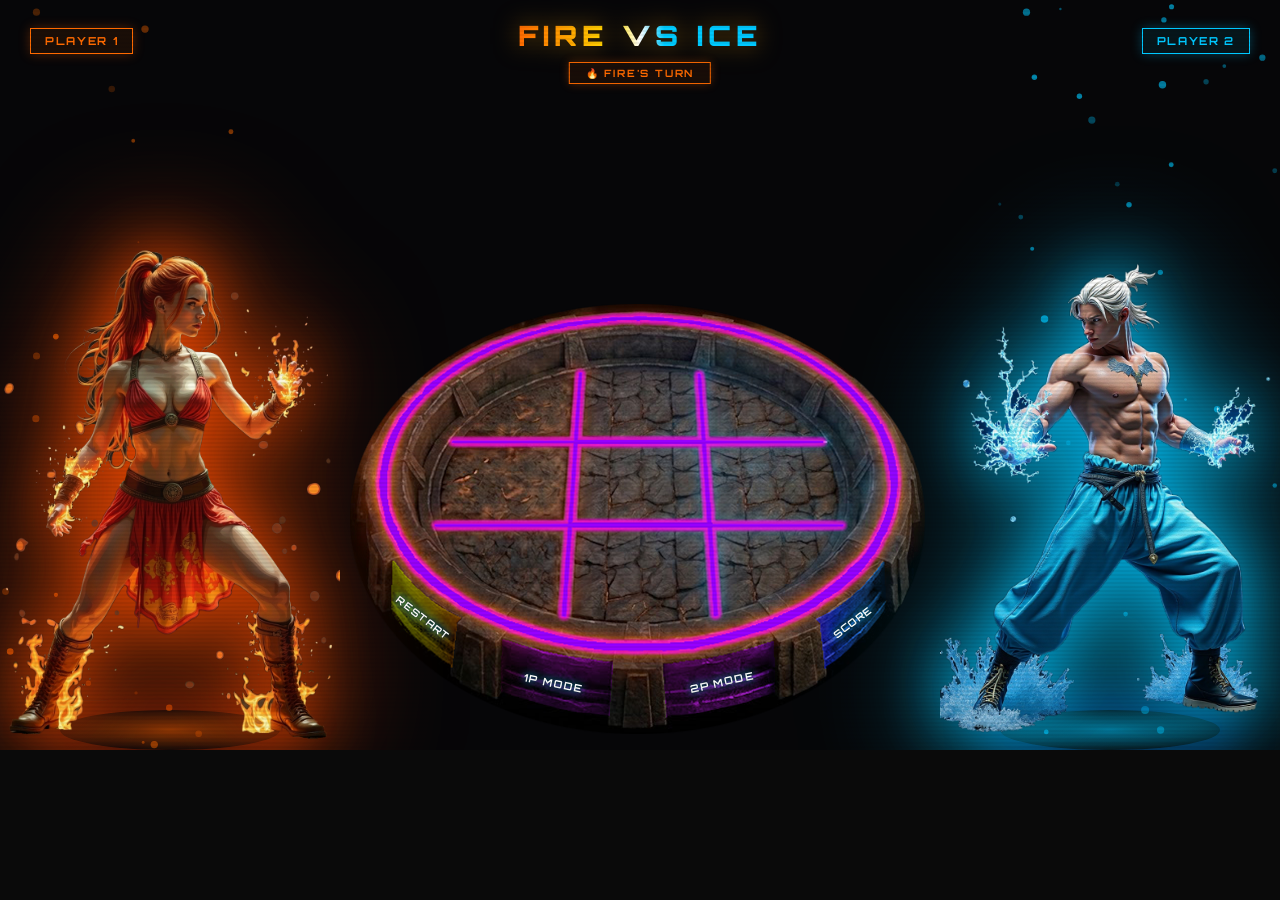
==== index.html @ ff8cd640 "IceVsFire" ====
<!DOCTYPE html>
<html lang="en">

<head>
    <meta charset="UTF-8">
    <meta name="viewport" content="width=device-width, initial-scale=1.0">
    <title>Fire vs Ice</title>
    <link
        href="https://fonts.googleapis.com/css2?family=Orbitron:wght@700;900&family=Rajdhani:wght@400;600&display=swap"
        rel="stylesheet">
    <link rel="stylesheet" href="iceVsFireStyle.css">
</head>

<body>
    <div class="screen" id="screen">
        <canvas class="particles" id="particles" width="1280" height="720"></canvas>

        <!--<> TITLE & TURN INDICATOR -->
        <div class="title">Fire vs Ice</div>
        <div class="turnIndicator" id="turnIndicator"></div>
        <!--<> PLAYER TAGS -->
        <div class="player-tag p1">Player 1</div>
        <div class="player-tag p2">Player 2</div>

        <!--<> FIRE CHARACTER -->
        <div class="character fire">
            <div class="char-ground"></div>
            <img class="char-img" src="/images/fireGirl.png" alt="Fire Character"
                style="object-position: 18% center; width: 340px; height: auto; max-height: 88%;"
                onerror="this.style.display='none'">
        </div>

        <!--<> ARENA CENTER -->
        <div class="arena">
            <div class="arenaRing">
                <img src="/images/Arena.png" alt="Arena ring">
            </div>

            <!--<> ARENAS CELLS -->
            <div class="cell" id="square1" data-square-type="TR"></div>
            <div class="cell" id="square2" data-square-type="TC"></div>
            <div class="cell" id="square3" data-square-type="TL"></div>
            <div class="cell" id="square4" data-square-type="MR"></div>
            <div class="cell" id="square5" data-square-type="MC"></div>
            <div class="cell" id="square6" data-square-type="ML"></div>
            <div class="cell" id="square7" data-square-type="BR"></div>
            <div class="cell" id="square8" data-square-type="BC"></div>
            <div class="cell" id="square9" data-square-type="BL"></div>

            <!--<> GAMES FUNCTION BUTTONS -->
            <div class="gameButtons">
                <div class="gameBtn" id="restartBtn" data-label="Restart"></div>
                <div class="gameBtn" id="onePlayerModeBtn" data-label="1P Mode"></div>
                <div class="gameBtn" id="twoPlayersModeBtn" data-label="2P Mode"></div>
                <div class="gameBtn" id="scoreBoard" data-label="Score"></div>
            </div>
        </div>

        <!--<> ICE CHARACTER -->
        <div class="character ice">
            <div class="char-ground"></div>
            <img class="char-img" src="/images/IceMan.png" alt="Ice Character"
                style="object-position: 82% center; width: 340px; height: auto; max-height: 88%;"
                onerror="this.style.display='none'">
        </div>

        <!--<> RESULT MODAL -->
        <div class="result-overlay" id="resultOverlay">
            <div class="result-box">
                <span class="result-msg" id="resultMsg"></span>
                <button class="play-again-btn" id="playAgainBtn">Play Again</button>
            </div>
        </div>

        <!--<> SCORE BOARD OVERLAY -->
        <div class="scoreboard-overlay" id="scoreBoardOverlay">
            <div class="scoreboard-box">
                <span class="scoreboard-title">Score Board</span>
                <div class="score-row">
                    <span class="score-label fire">🔥 Fire</span>
                    <span class="score-value" id="scoreFireEl">0</span>
                </div>
                <div class="score-row">
                    <span class="score-label ice">❄️ Ice</span>
                    <span class="score-value" id="scoreIceEl">0</span>
                </div>
                <div class="score-row">
                    <span class="score-label draw">Draws</span>
                    <span class="score-value" id="scoreDrawsEl">0</span>
                </div>
                <button class="close-btn" id="closeScoreBoard">Close</button>
            </div>
        </div>

        <!--<> SCANLINE OVERLAY -->
        <div class="scanlines"></div>


    </div>

    <!--<> SCRIPT JS -->
    <script src="app.js"></script>
</body>

</html>
---- iceVsFireStyle.css ----
/* ! VARIABLES */

:root {
    --fire: #ff6a00;
    --fire-glow: #ff3c00;
    --ice: #00c8ff;
    --ice-glow: #0077ff;
    --ring-orange: #ffaa00;
    --ring-red: #ff0033;
    --ring-blue: #00d4ff;
    --ring-purple: #9900ff;
    --corner-bg: #0a0a0a;
    --corner-border: #00d4ff;
}

/* ! PRESET */

* {
    margin: 0;
    padding: 0;
    box-sizing: border-box;
}

body {
    background: #0a0a0a;
    min-height: 669px;
    min-width: 375px;
    display: flex;
    align-items: center;
    justify-content: center;
    font-family: 'Rajdhani', sans-serif;
    overflow: hidden;
}

/* Subtle background noise/texture */
body::before {
    content: '';
    position: fixed;
    inset: 0;
    background:
        radial-gradient(ellipse 60% 40% at 20% 50%, rgba(255, 100, 0, 0.06) 0%, transparent 70%),
        radial-gradient(ellipse 60% 40% at 80% 50%, rgba(0, 200, 255, 0.06) 0%, transparent 70%);
    pointer-events: none;
    z-index: 0;
}

.screen {
    position: relative;
    width: 100%;
    height: 750px;
    background: #060608;
    overflow: hidden;
    display: flex;
    align-items: center;
    justify-content: space-between;
}

/*! ── CHARACTERS ── */
.character {
    position: relative;
    z-index: 2;
    width: 340px;
    height: 100%;
    display: flex;
    align-items: flex-end;
    justify-content: space-between;
    flex-shrink: 0;
}

.char-img {
    height: 88%;
    width: auto;
    object-fit: contain;
    position: relative;
    z-index: 2;
    filter: drop-shadow(0 0 30px var(--glow-color)) drop-shadow(0 0 60px var(--glow-color));
    animation: float 3s ease-in-out infinite;
}

.character.fire .char-img {
    --glow-color: rgba(255, 77, 0, 0.7);
}

.character.ice .char-img {
    --glow-color: rgba(0, 200, 255, 0.7);
}

/*<> Ground glow under characters */
.char-ground {
    position: absolute;
    bottom: 0;
    left: 50%;
    transform: translateX(-50%);
    width: 220px;
    height: 40px;
    border-radius: 50%;
    z-index: 1;
}

.character.fire .char-ground {
    background: radial-gradient(ellipse, rgba(255, 100, 0, 0.5) 0%, transparent 70%);
    box-shadow: 0 0 40px 20px rgba(255, 60, 0, 0.3);
}

.character.ice .char-ground {
    background: radial-gradient(ellipse, rgba(0, 200, 255, 0.5) 0%, transparent 70%);
    box-shadow: 0 0 40px 20px rgba(0, 120, 255, 0.3);
}

@keyframes float {

    0%,
    100% {
        transform: translateY(0px);
    }

    50% {
        transform: translateY(-8px);
    }
}

/*! ── ARENA RING ── */

.arena{
    position: absolute;
    left: 50%;
    top: 55%;
    transform: translate(-50%, -25%);
    /* border: #00d4ff solid 2px; */
}

.arenaRing{
    width: 580px;
    /* border: #00d4ff solid 2px; */
}

#square1{
    /* border: #00d4ff solid 2px;
    background-color: #fff; */
    position: absolute;
    width: 360px;
    height: 360px;
    left: 21%;
    top: 4%;
    clip-path: polygon(75% 17%, 84% 21%, 90% 25%, 97.5% 32%, 66% 32%, 64.5% 14%, 68% 15%);
    
}
#square2{
    /* border: #00d4ff solid 2px;
    background-color: #fff; */
    position: absolute;
    width: 360px;
    height: 360px;
    left: 21%;
    top: 4%;
    clip-path: polygon(50% 11.5%, 50% 11.5%, 62% 13%, 63% 32%, 30% 32%, 31% 13%, 44% 11.5%);
}
#square3{
    /* border: #00d4ff solid 2px;
    background-color: #fff; */
    position: absolute;
    width: 360px;
    height: 360px;
    left: 15.5%;
    top: 3.5%;
clip-path: polygon(29% 16%, 37.8% 14%, 36.5% 33%, 3% 33%, 11% 26%, 20% 20%);
}
#square4{
    /* border: #00d4ff solid 2px;
    background-color: #fff; */
    position: absolute;
    width: 360px;
    height: 360px;
    left: 23.7%;
    top: 6.5%;
clip-path: polygon(62% 32%, 95.3% 32%, 97.3% 37%, 98.8% 42%, 99.3% 47%, 99% 52%, 63.5% 52%);
}

#square5{
    /* background-color: #fff; */
    position: absolute;
    width: 360px;
    height: 360px;
    left: 22%;
    top: 6.5%;
    clip-path: polygon(28% 32%, 61.5% 32%, 62.5% 52%, 27% 52%);
}
#square6{
   /*  background-color: #fff; */
    position: absolute;
    width: 360px;
    height: 360px;
    left: 13%;
    top: 6.5%;
    clip-path: polygon(5% 32%, 40% 32%, 39% 52%, 2% 52%, 1.5% 46%, 1.8% 41%, 3% 36%);
}
#square7{
    /* background-color: #fff; */
    position: absolute;
    width: 360px;
    height: 360px;
    left: 24%;
    top: 9%;
    clip-path: polygon(63% 52%, 98.5% 52%, 95% 58%, 89.5% 63%, 83.5% 67%, 76.5% 71%, 65% 75%);
}
#square8{
    /* background-color: #fff; */
    position: absolute;
    width: 360px;
    height: 360px;
    left: 15%;
    top: 10%;
    clip-path: polygon(38% 51%, 74% 51%, 76% 75%, 58% 77%, 51% 77%, 44% 76%, 37% 75%);
}
#square9{
    /* background-color: #fff; */
    position: absolute;
    width: 360px;
    height: 360px;
    left: 13%;
    top: 9%;
    clip-path: polygon(2.5% 52%, 38% 52.5%, 37% 75.5%, 25% 72%, 20% 69%, 12% 64%, 6% 58%);
}

.gameBtn {
    cursor: pointer;
    position: absolute;
    background: transparent;
    border: none;
    pointer-events: all;
    transition: background 0.2s;
    /* No flex/padding on the base — we use ::after for text */
}

/* Text label via pseudo-element, positioned at each slice's center */
.gameBtn::after {
    content: attr(data-label);
    position: absolute;
    font-family: 'Orbitron', monospace;
    font-size: 8.5px;
    font-weight: 700;
    letter-spacing: 0.13em;
    text-transform: uppercase;
    color: #ffffff;
    text-shadow: 0 0 8px rgba(0, 212, 255, 0.9), 0 0 2px #000;
    white-space: nowrap;
    pointer-events: none;
    transition: text-shadow 0.2s;
}

.gameBtn:hover {
    background: rgba(0, 212, 255, 0.25);
}

.gameBtn:hover::after {
    text-shadow: 0 0 14px rgba(0, 212, 255, 1), 0 0 28px rgba(0, 212, 255, 0.6), 0 0 2px #000;
}

/* Remove active-mode highlight entirely */
.gameBtn.active-mode {
    background: transparent !important;
    box-shadow: none !important;
}

.gameBtn.active-mode::after {
    text-shadow: 0 0 8px rgba(0, 212, 255, 0.9), 0 0 2px #000 !important;
    color: #ffffff !important;
}

/* ── Per-button sizing and clip-path (unchanged from your CSS) ── */
#restartBtn {
    width: 360px;
    height: 360px;
    left: 3%;
    top: 9.2%;
    clip-path: polygon(7% 60%, 10% 64%, 14% 68.8%, 17.5% 72%, 24.7% 77%, 23.5% 90%, 14% 83%, 11% 79.8%, 9% 77%, 7% 74%);
}

#onePlayerModeBtn {
    width: 360px;
    height: 360px;
    left: 10%;
    top: 12.3%;
    clip-path: polygon(26% 78%, 31% 80%, 36% 81.5%, 40% 82.5%, 57% 85%, 55% 99%, 44% 97.5%, 35% 95.5%, 30% 93.5%, 26% 91.5%);
}

#twoPlayersModeBtn {
    width: 360px;
    height: 360px;
    left: 20.7%;
    top: 14.5%;
    clip-path: polygon(54% 83%, 65% 81.8%, 75% 79.5%, 85% 76%, 84% 91%, 75% 93.5%, 65% 95.5%, 55% 96%);
}

#scoreBoard {
    width: 360px;
    height: 360px;
    left: 30.5%;
    top: 12.5%;
    clip-path: polygon(81% 73%, 86% 69.5%, 93% 63.8%, 99.5% 56%, 99.5% 71%, 95% 76%, 89% 81%, 83% 86%);
}

/*
   LABEL POSITIONS — each ::after is placed at the visual centroid
   of its clip-path slice (calculated from the polygon coordinates).
 
   Restart slice centroid  ≈ x:14%  y:74%  of the 360×360 box
   1P Mode  slice centroid ≈ x:41%  y:88%  of the 360×360 box
   2P Mode  slice centroid ≈ x:70%  y:87%  of the 360×360 box
   ScoreBoard centroid     ≈ x:91%  y:70%  of the 360×360 box
*/

#restartBtn::after {
    content: 'Restart';
    left: calc(11.5% - 18px);
    top: calc(76% - 5px);
    transform: rotate(38deg);
    font-size: 10px;
}

/*
  1P MODE — bottom-left curve, wall angle ~-22deg
  Polygon spans roughly x:26–57%, y:78–99% → centroid ≈ x:40%, y:88%
*/
#onePlayerModeBtn::after {
    content: '1P Mode';
    left: calc(38% - 22px);
    top: calc(90% - 5px);
    transform: rotate(12deg);
    font-size: 10.5px;
}

/*
  2P MODE — bottom-right curve, wall angle ~+22deg
  Polygon spans roughly x:54–85%, y:76–96% → centroid ≈ x:70%, y:86%
*/
#twoPlayersModeBtn::after {
    content: '2P Mode';
    left: calc(67% - 22px);
    top: calc(87% - 5px);
    transform: rotate(-12deg);
    font-size: 10.5px;
}

/*
  SCOREBOARD — far right of ring, wall angle steep ~+52deg
  Polygon spans roughly x:81–100%, y:56–86% → centroid ≈ x:91%, y:70%
*/
#scoreBoard::after {
    content: 'Score';
    left: calc(92% - 28px);
    top: calc(73% - 5px);
    transform: rotate(-38deg);
    font-size: 7px;
    letter-spacing: 0.1em;
    font-size:10px;
}

/* ── Also fix the turnIndicator class name (HTML uses turnIndicator not turn-indicator) ── */
.turnIndicator {
    position: absolute;
    top: 62px;
    left: 50%;
    transform: translateX(-50%);
    font-family: 'Orbitron', monospace;
    font-size: 10px;
    font-weight: 700;
    letter-spacing: 0.18em;
    text-transform: uppercase;
    padding: 4px 16px;
    border: 1px solid;
    z-index: 10;
    white-space: nowrap;
    transition: color 0.4s, border-color 0.4s, box-shadow 0.4s;
}

.turnIndicator.fire {
    color: var(--fire);
    border-color: var(--fire);
    background: rgba(255, 106, 0, 0.07);
    box-shadow: 0 0 10px rgba(255, 106, 0, 0.3);
}

.turnIndicator.ice {
    color: var(--ice);
    border-color: var(--ice);
    background: rgba(0, 200, 255, 0.07);
    box-shadow: 0 0 10px rgba(0, 200, 255, 0.3);
}

/*! ── GAME NAME TITLE ── */
.title {
    position: absolute;
    top: 18px;
    left: 50%;
    transform: translateX(-50%);
    font-family: 'Orbitron', monospace;
    font-weight: 900;
    font-size: 28px;
    letter-spacing: 0.18em;
    text-transform: uppercase;
    z-index: 10;
    white-space: nowrap;
    background: linear-gradient(90deg, var(--fire) 0%, #ffdd00 40%, #fff 50%, #00ccff 60%, var(--ice) 100%);
    -webkit-background-clip: text;
    -webkit-text-fill-color: transparent;
    background-clip: text;
    filter: drop-shadow(0 0 12px rgba(255, 170, 0, 0.5));
}

/*! ── PLAYER NAME TAGS ── */
.player-tag {
    position: absolute;
    top: 28px;
    font-family: 'Orbitron', monospace;
    font-size: 11px;
    font-weight: 700;
    letter-spacing: 0.15em;
    text-transform: uppercase;
    padding: 5px 14px;
    border: 1px solid;
    z-index: 10;
}

.player-tag.p1 {
    left: 30px;
    color: var(--fire);
    border-color: var(--fire);
    background: rgba(255, 100, 0, 0.08);
    box-shadow: 0 0 12px rgba(255, 100, 0, 0.3);
}

.player-tag.p2 {
    right: 30px;
    color: var(--ice);
    border-color: var(--ice);
    background: rgba(0, 200, 255, 0.08);
    box-shadow: 0 0 12px rgba(0, 200, 255, 0.3);
}



/* Scanline overlay */
.scanlines {
    position: absolute;
    inset: 0;
    background: repeating-linear-gradient(0deg,
            transparent,
            transparent 2px,
            rgba(0, 0, 0, 0.06) 2px,
            rgba(0, 0, 0, 0.06) 4px);
    pointer-events: none;
    z-index: 20;
}

/* Particles placeholder (will be added by JS) */
canvas.particles {
    position: absolute;
    inset: 0;
    z-index: 1;
    pointer-events: none;
}

/* ── Turn indicator ── */
.turn-indicator {
    position: absolute;
    top: 62px;
    left: 50%;
    transform: translateX(-50%);
    font-family: 'Orbitron', monospace;
    font-size: 10px;
    font-weight: 700;
    letter-spacing: 0.18em;
    text-transform: uppercase;
    padding: 4px 16px;
    border: 1px solid;
    z-index: 10;
    white-space: nowrap;
    transition: color 0.4s, border-color 0.4s, box-shadow 0.4s;
}

.turn-indicator.fire {
    color: var(--fire);
    border-color: var(--fire);
    background: rgba(255, 106, 0, 0.07);
    box-shadow: 0 0 10px rgba(255, 106, 0, 0.3);
}

.turn-indicator.ice {
    color: var(--ice);
    border-color: var(--ice);
    background: rgba(0, 200, 255, 0.07);
    box-shadow: 0 0 10px rgba(0, 200, 255, 0.3);
}

/* ── Cell states ── */
.cell {
    cursor: pointer;
    transition: opacity 0.2s;
}

/* Hover hint — shows current player's colour before clicking */
.cell.hint-fire {
    background-color: rgba(255, 106, 0, 0.35) !important;
}

.cell.hint-ice {
    background-color: rgba(0, 200, 255, 0.35) !important;
}

/* Claimed states */
.cell.fire {
    background-color: rgba(255, 90, 0, 0.82) !important;
    box-shadow: inset 0 0 18px rgba(255, 60, 0, 0.6);
}

.cell.ice {
    background-color: rgba(0, 195, 255, 0.82) !important;
    box-shadow: inset 0 0 18px rgba(0, 120, 255, 0.6);
}

/* Winning cells — pulsing glow */
@keyframes winPulse {

    0%,
    100% {
        opacity: 1;
        filter: brightness(1);
    }

    50% {
        opacity: 0.7;
        filter: brightness(1.6);
    }
}

.cell.winner {
    animation: winPulse 0.7s ease-in-out infinite;
}

.cell.fire.winner {
    background-color: #ff5500 !important;
    box-shadow: 0 0 30px 10px rgba(255, 80, 0, 0.8) !important;
}

.cell.ice.winner {
    background-color: #00ccff !important;
    box-shadow: 0 0 30px 10px rgba(0, 180, 255, 0.8) !important;
}

/* Active mode button highlight */
.gameBtn.active-mode {
    background-color: rgba(0, 212, 255, 0.22) !important;
    color: #00d4ff !important;
    box-shadow: 0 0 16px 4px rgba(0, 212, 255, 0.5) !important;
}

/* ── Character victory / defeat animations ── */
@keyframes victoryFloat {

    0%,
    100% {
        transform: translateY(0px) scale(1.06);
        filter: drop-shadow(0 0 40px var(--glow-color)) drop-shadow(0 0 80px var(--glow-color));
    }

    50% {
        transform: translateY(-18px) scale(1.08);
        filter: drop-shadow(0 0 60px var(--glow-color)) drop-shadow(0 0 110px var(--glow-color));
    }
}

@keyframes defeated {

    0%,
    100% {
        opacity: 0.35;
        transform: translateY(0px);
    }

    50% {
        opacity: 0.3;
        transform: translateY(4px);
    }
}

.character.victory .char-img {
    animation: victoryFloat 1.1s ease-in-out infinite !important;
}

.character.defeated .char-img {
    animation: defeated 2s ease-in-out infinite !important;
}

/* ── Result overlay ── */
.result-overlay {
    position: absolute;
    inset: 0;
    z-index: 50;
    display: flex;
    align-items: center;
    justify-content: center;
    background: rgba(6, 6, 8, 0.78);
    opacity: 0;
    pointer-events: none;
    transition: opacity 0.4s ease;
    backdrop-filter: blur(3px);
}

.result-overlay.visible {
    opacity: 1;
    pointer-events: all;
}

.result-box {
    text-align: center;
    padding: 38px 52px;
    border: 1px solid rgba(255, 255, 255, 0.12);
    background: #0d0d10;
    clip-path: polygon(16px 0%, 100% 0%, 100% calc(100% - 16px), calc(100% - 16px) 100%, 0% 100%, 0% 16px);
    transform: translateY(20px);
    transition: transform 0.4s ease;
}

.result-overlay.visible .result-box {
    transform: translateY(0);
}

.result-msg {
    font-family: 'Orbitron', monospace;
    font-size: 32px;
    font-weight: 900;
    letter-spacing: 0.12em;
    text-transform: uppercase;
    margin-bottom: 24px;
    display: block;
}

.result-msg.fire {
    color: var(--fire);
    text-shadow: 0 0 24px rgba(255, 106, 0, 0.8);
}

.result-msg.ice {
    color: var(--ice);
    text-shadow: 0 0 24px rgba(0, 200, 255, 0.8);
}

.result-msg.draw {
    color: #fff;
    text-shadow: 0 0 18px rgba(255, 255, 255, 0.4);
}

.play-again-btn {
    font-family: 'Orbitron', monospace;
    font-size: 12px;
    font-weight: 700;
    letter-spacing: 0.18em;
    text-transform: uppercase;
    padding: 10px 28px;
    background: transparent;
    border: 1px solid var(--corner-border);
    color: var(--corner-border);
    cursor: pointer;
    transition: background 0.2s, box-shadow 0.2s;
}

.play-again-btn:hover {
    background: rgba(0, 212, 255, 0.14);
    box-shadow: 0 0 18px rgba(0, 212, 255, 0.5);
}

/* ── Score board overlay ── */
.scoreboard-overlay {
    position: absolute;
    inset: 0;
    z-index: 50;
    display: flex;
    align-items: center;
    justify-content: center;
    background: rgba(6, 6, 8, 0.82);
    opacity: 0;
    pointer-events: none;
    transition: opacity 0.35s ease;
    backdrop-filter: blur(3px);
}

.scoreboard-overlay.visible {
    opacity: 1;
    pointer-events: all;
}

.scoreboard-box {
    text-align: center;
    padding: 36px 56px;
    border: 1px solid rgba(0, 212, 255, 0.25);
    background: #0d0d10;
    clip-path: polygon(16px 0%, 100% 0%, 100% calc(100% - 16px), calc(100% - 16px) 100%, 0% 100%, 0% 16px);
    min-width: 300px;
}

.scoreboard-title {
    font-family: 'Orbitron', monospace;
    font-size: 13px;
    font-weight: 700;
    letter-spacing: 0.22em;
    text-transform: uppercase;
    color: var(--ice);
    margin-bottom: 28px;
    display: block;
}

.score-row {
    display: flex;
    justify-content: space-between;
    align-items: center;
    padding: 10px 0;
    border-bottom: 1px solid rgba(255, 255, 255, 0.06);
}

.score-row:last-of-type {
    border-bottom: none;
}

.score-label {
    font-family: 'Rajdhani', sans-serif;
    font-size: 14px;
    font-weight: 600;
    letter-spacing: 0.1em;
    text-transform: uppercase;
}

.score-label.fire {
    color: var(--fire);
}

.score-label.ice {
    color: var(--ice);
}

.score-label.draw {
    color: #888;
}

.score-value {
    font-family: 'Orbitron', monospace;
    font-size: 22px;
    font-weight: 700;
    color: #fff;
    min-width: 40px;
    text-align: right;
}

.close-btn {
    margin-top: 24px;
    font-family: 'Orbitron', monospace;
    font-size: 10px;
    font-weight: 700;
    letter-spacing: 0.18em;
    text-transform: uppercase;
    padding: 8px 22px;
    background: transparent;
    border: 1px solid rgba(255, 255, 255, 0.18);
    color: #888;
    cursor: pointer;
    transition: border-color 0.2s, color 0.2s;
    display: inline-block;
}

.close-btn:hover {
    border-color: rgba(0, 212, 255, 0.5);
    color: var(--ice);
}
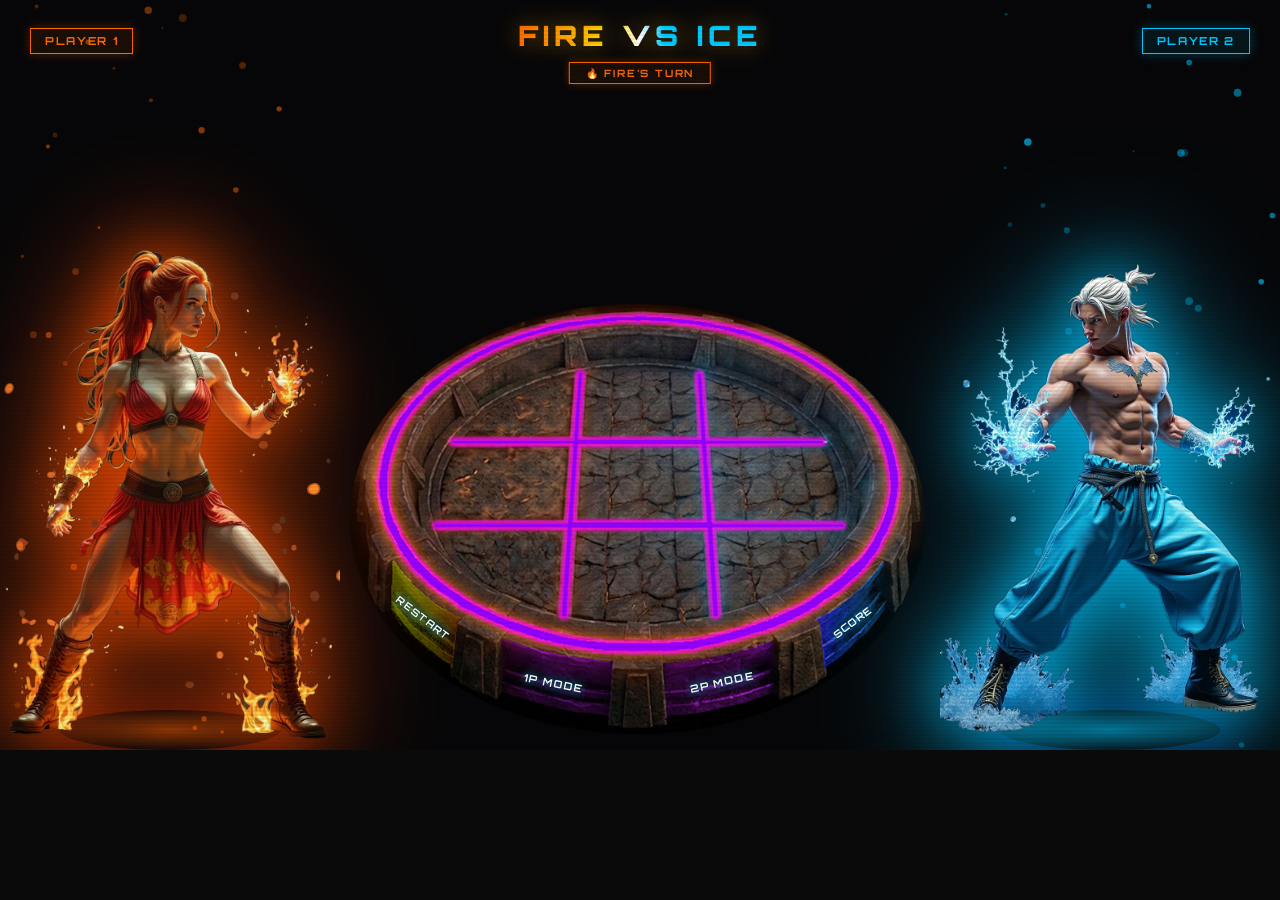
==== commit f0722921: "responsiveness" ====
--- a/index.html
+++ b/index.html
@@ -12,6 +12,14 @@
 </head>
 
 <body>
+    <!--<> ROTATE PROMPT FOR MOBILE-->
+    <div class="rotate-overlay" id="rotateOverlay">
+        <div class="rotate-box">
+            <div class="rotate-icon">⟳</div>
+            <p>Please rotate your device to landscape mode</p>
+        </div>
+    </div>
+
     <div class="screen" id="screen">
         <canvas class="particles" id="particles" width="1280" height="720"></canvas>
 
--- a/iceVsFireStyle.css
+++ b/iceVsFireStyle.css
@@ -56,7 +56,7 @@
     justify-content: space-between;
 }
 
-/*! ── CHARACTERS ── */
+/*! CHARACTERS */
 .character {
     position: relative;
     z-index: 2;
@@ -120,7 +120,7 @@
     }
 }
 
-/*! ── ARENA RING ── */
+/*! ARENA RING */
 
 .arena{
     position: absolute;
@@ -222,6 +222,8 @@
     top: 9%;
     clip-path: polygon(2.5% 52%, 38% 52.5%, 37% 75.5%, 25% 72%, 20% 69%, 12% 64%, 6% 58%);
 }
+
+/*! GAME BUTTONS */
 
 .gameBtn {
     cursor: pointer;
@@ -301,15 +303,7 @@
     clip-path: polygon(81% 73%, 86% 69.5%, 93% 63.8%, 99.5% 56%, 99.5% 71%, 95% 76%, 89% 81%, 83% 86%);
 }
 
-/*
-   LABEL POSITIONS — each ::after is placed at the visual centroid
-   of its clip-path slice (calculated from the polygon coordinates).
- 
-   Restart slice centroid  ≈ x:14%  y:74%  of the 360×360 box
-   1P Mode  slice centroid ≈ x:41%  y:88%  of the 360×360 box
-   2P Mode  slice centroid ≈ x:70%  y:87%  of the 360×360 box
-   ScoreBoard centroid     ≈ x:91%  y:70%  of the 360×360 box
-*/
+/*<> LABEL POSITIONS — each ::after is placed at the visual centroid of its clip-path slice (calculated from the polygon coordinates) */
 
 #restartBtn::after {
     content: 'Restart';
@@ -319,10 +313,6 @@
     font-size: 10px;
 }
 
-/*
-  1P MODE — bottom-left curve, wall angle ~-22deg
-  Polygon spans roughly x:26–57%, y:78–99% → centroid ≈ x:40%, y:88%
-*/
 #onePlayerModeBtn::after {
     content: '1P Mode';
     left: calc(38% - 22px);
@@ -331,10 +321,6 @@
     font-size: 10.5px;
 }
 
-/*
-  2P MODE — bottom-right curve, wall angle ~+22deg
-  Polygon spans roughly x:54–85%, y:76–96% → centroid ≈ x:70%, y:86%
-*/
 #twoPlayersModeBtn::after {
     content: '2P Mode';
     left: calc(67% - 22px);
@@ -343,10 +329,6 @@
     font-size: 10.5px;
 }
 
-/*
-  SCOREBOARD — far right of ring, wall angle steep ~+52deg
-  Polygon spans roughly x:81–100%, y:56–86% → centroid ≈ x:91%, y:70%
-*/
 #scoreBoard::after {
     content: 'Score';
     left: calc(92% - 28px);
@@ -357,7 +339,7 @@
     font-size:10px;
 }
 
-/* ── Also fix the turnIndicator class name (HTML uses turnIndicator not turn-indicator) ── */
+/*! TURN INDICATOR */
 .turnIndicator {
     position: absolute;
     top: 62px;
@@ -771,4 +753,175 @@
 .close-btn:hover {
     border-color: rgba(0, 212, 255, 0.5);
     color: var(--ice);
+}
+
+/* ! ROTATE OVERLAY  */
+
+.rotate-overlay {
+    display: none;
+    position: fixed;
+    inset: 0;
+    z-index: 9999;
+    background: #060608;
+    align-items: center;
+    justify-content: center;
+    flex-direction: column;
+}
+
+.rotate-box {
+    text-align: center;
+    padding: 32px;
+}
+
+.rotate-icon {
+    font-size: 64px;
+    color: var(--ice);
+    animation: rotateHint 2s ease-in-out infinite;
+    display: block;
+    margin-bottom: 20px;
+    line-height: 1;
+}
+
+@keyframes rotateHint {
+    0% {
+        transform: rotate(0deg);
+        opacity: 1;
+    }
+
+    40% {
+        transform: rotate(90deg);
+        opacity: 1;
+    }
+
+    60% {
+        transform: rotate(90deg);
+        opacity: 0.5;
+    }
+
+    100% {
+        transform: rotate(90deg);
+        opacity: 1;
+    }
+}
+
+.rotate-box p {
+    font-family: 'Orbitron', monospace;
+    font-size: 13px;
+    font-weight: 700;
+    letter-spacing: 0.18em;
+    text-transform: uppercase;
+    color: var(--ice);
+    text-shadow: 0 0 12px rgba(0, 200, 255, 0.5);
+    margin: 0;
+}
+
+/*<> Show overlay only on portrait phones */
+@media (max-width: 900px) and (orientation: portrait) {
+    .rotate-overlay {
+        display: flex;
+    }
+}
+
+/* ! RESPONSIVE — LANDSCAPE PHONES (568px – 900px wide) */
+@media (max-width: 900px) and (orientation: landscape) {
+
+    body {
+        min-width: 568px;
+    }
+
+    .screen {
+        height: 100svh;
+        /* fills viewport height exactly */
+        min-height: 320px;
+    }
+
+    /* ── Title & indicators ── */
+    .title {
+        font-size: 16px;
+        top: 8px;
+        letter-spacing: 0.12em;
+    }
+
+    .turnIndicator {
+        font-size: 7px;
+        top: 36px;
+        padding: 3px 10px;
+        letter-spacing: 0.12em;
+    }
+
+    .player-tag {
+        font-size: 8px;
+        padding: 3px 8px;
+        top: 10px;
+    }
+
+    .player-tag.p1 {
+        left: 12px;
+    }
+
+    .player-tag.p2 {
+        right: 12px;
+    }
+
+    /* ── Characters — narrower, shorter ── */
+    .character {
+        width: 22vw;
+        max-width: 200px;
+    }
+
+    .char-img {
+        height: 78%;
+        max-height: 220px;
+    }
+
+    /* ── Arena — scale down to fit ── */
+    .arena {
+        top: 52%;
+        transform: translate(-50%, -30%);
+    }
+
+    .arenaRing {
+        width: clamp(320px, 52vw, 460px);
+    }
+
+    /* Scale every cell div proportionally with the ring */
+    .cell,
+    .gameBtn {
+        width: clamp(180px, 30vw, 260px);
+        height: clamp(180px, 30vw, 260px);
+    }
+
+    /* ── Game button labels ── */
+    .gameBtn::after {
+        font-size: 7.5px;
+    }
+
+    /* ── Overlays ── */
+    .result-box {
+        padding: 22px 32px;
+    }
+
+    .result-msg {
+        font-size: 20px;
+        margin-bottom: 14px;
+    }
+
+    .play-again-btn {
+        font-size: 9px;
+        padding: 8px 18px;
+    }
+
+    .scoreboard-box {
+        padding: 20px 32px;
+        min-width: 240px;
+    }
+
+    .scoreboard-title {
+        font-size: 10px;
+        margin-bottom: 16px;
+    }
+
+    .score-value {
+        font-size: 18px;
+    }
 }
